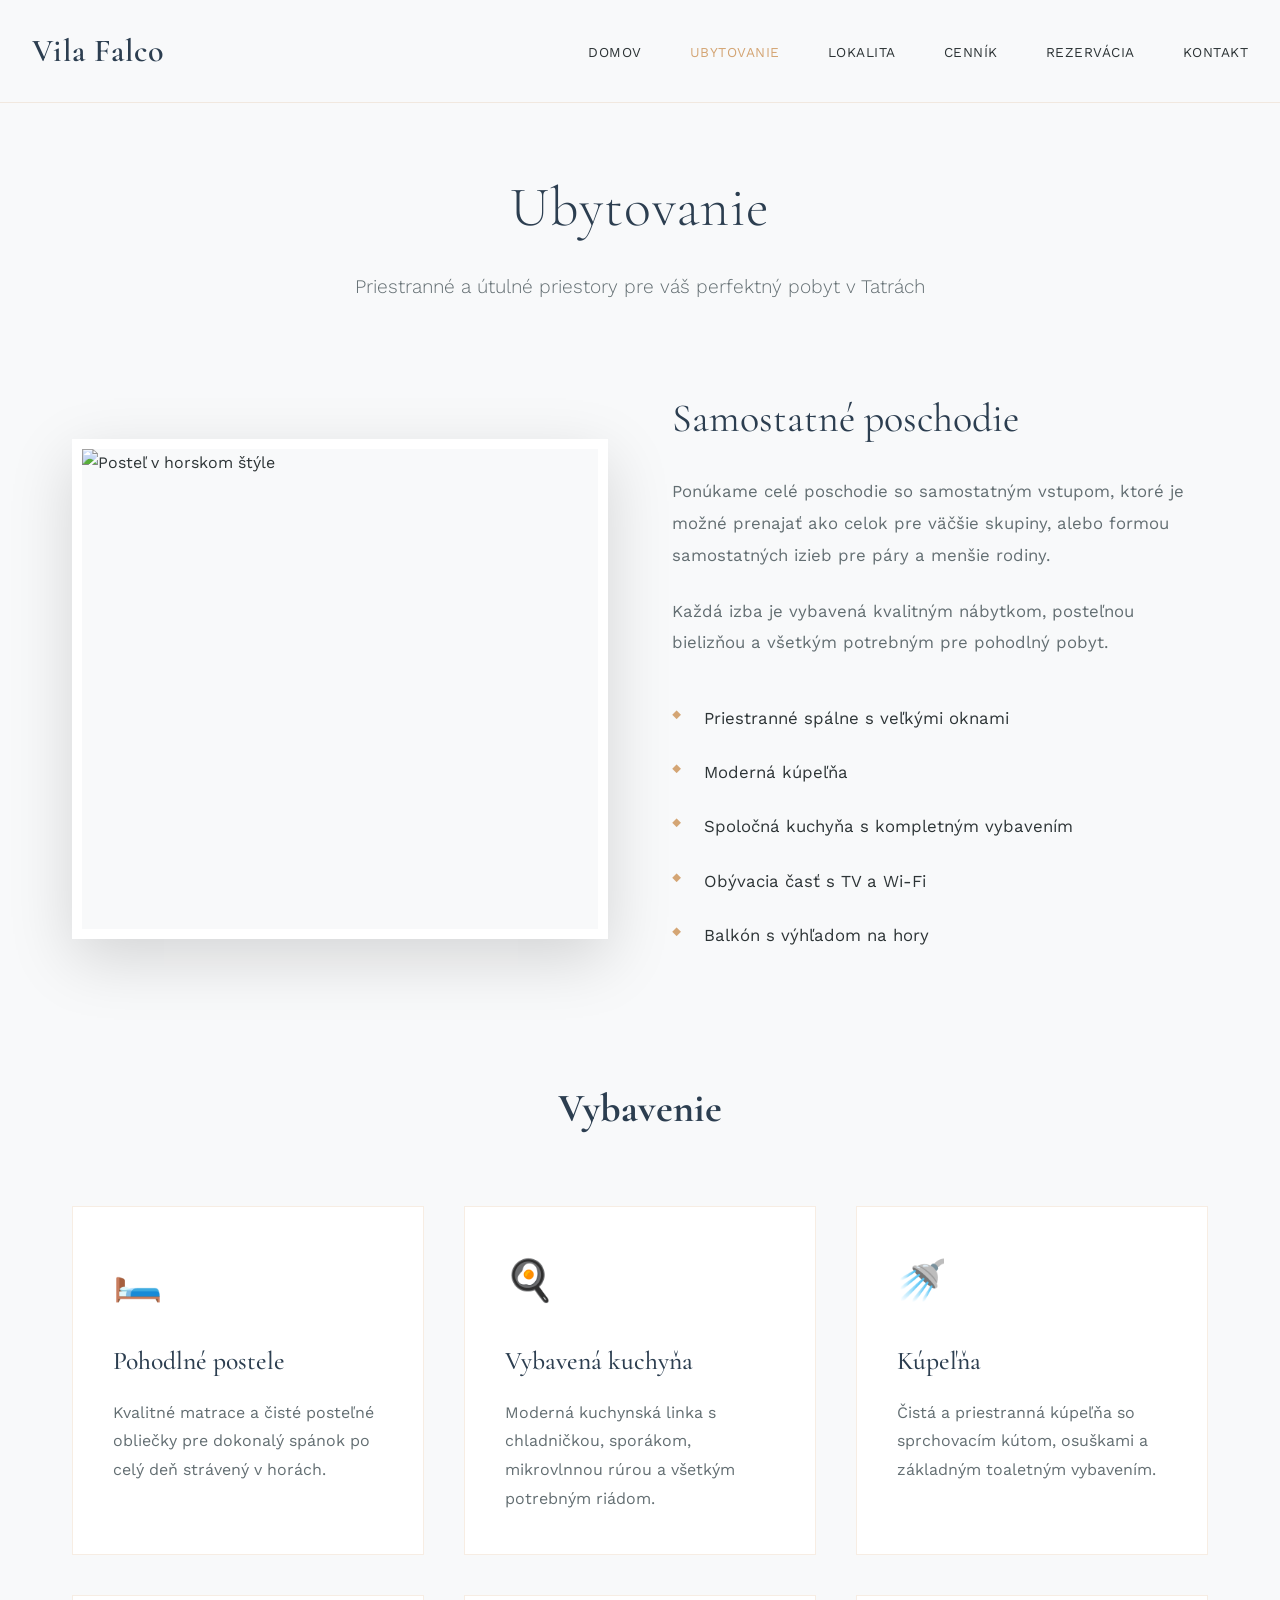
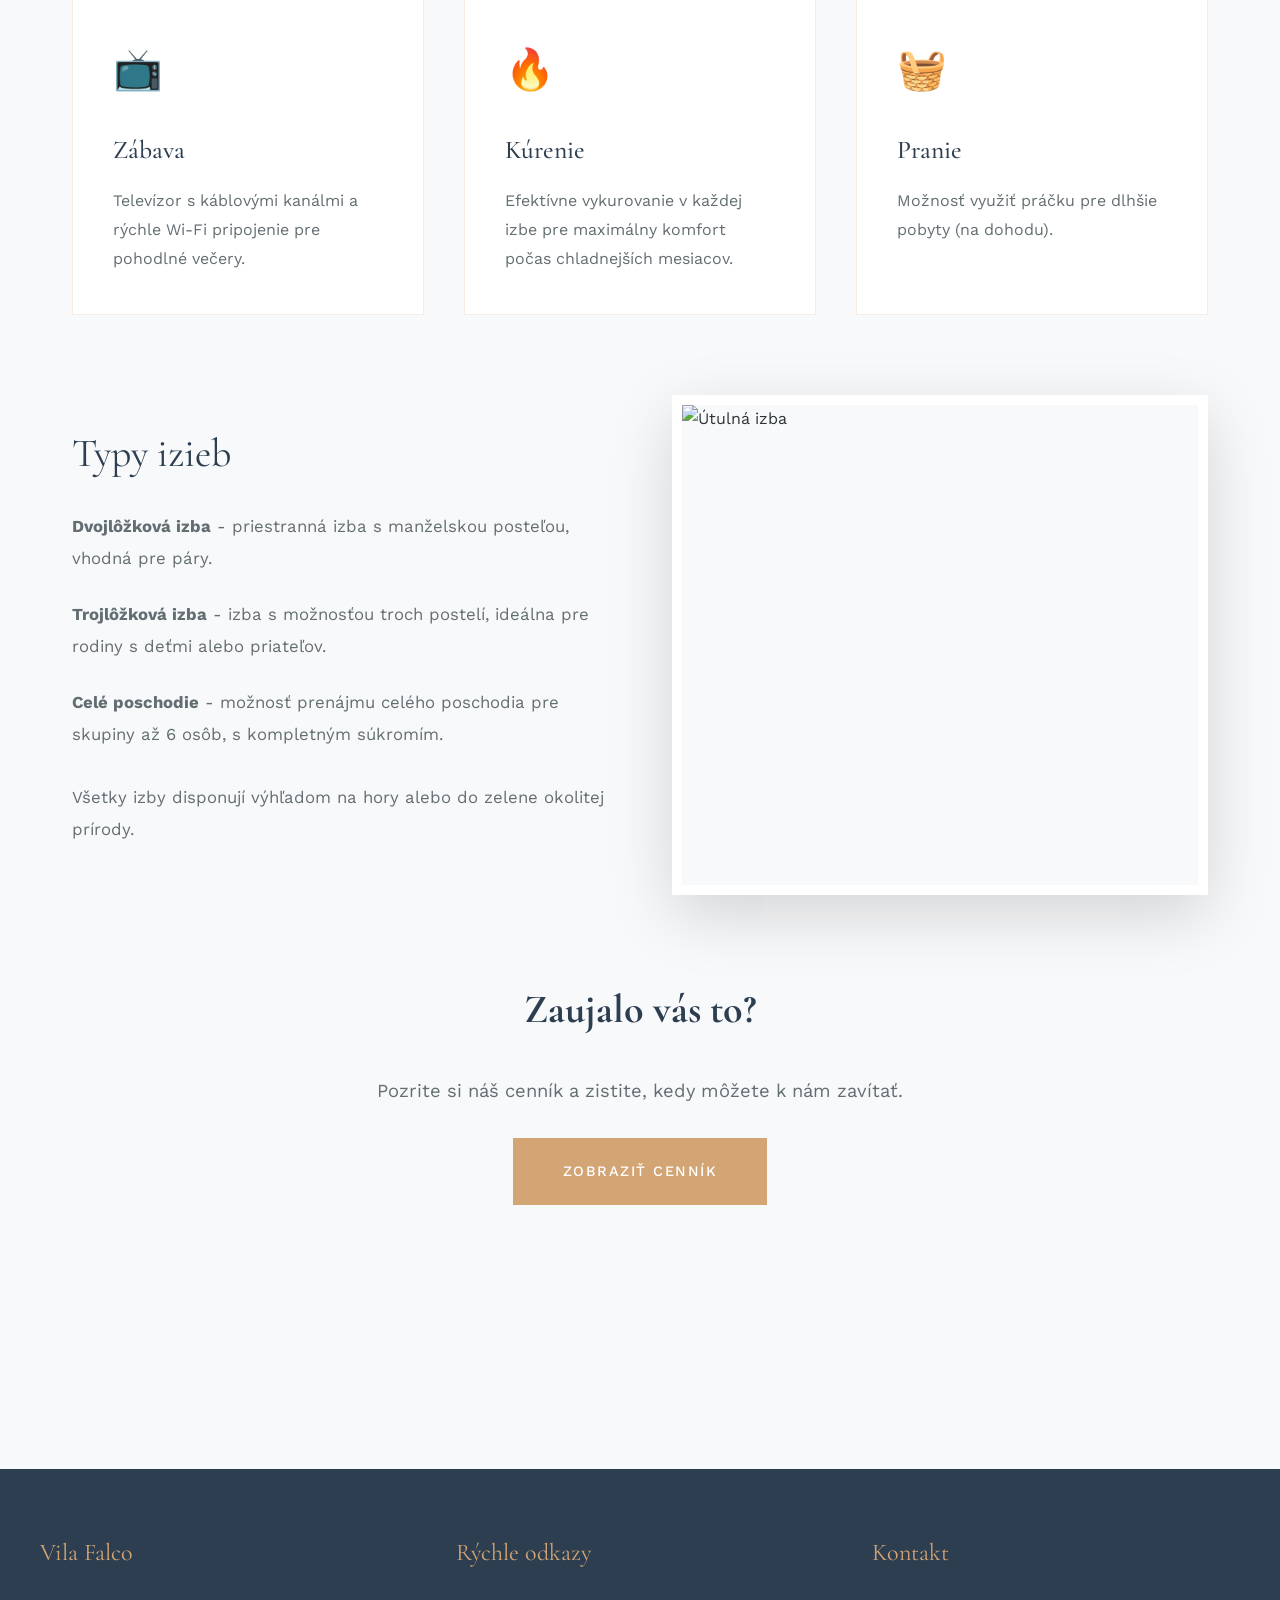
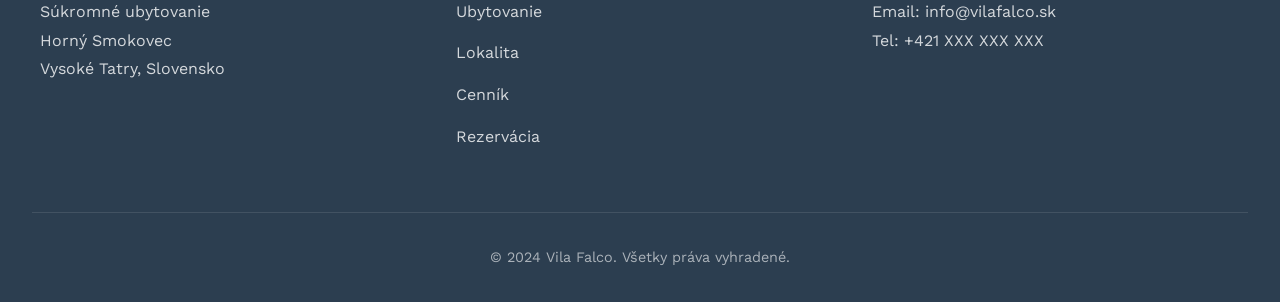
==== ubytovanie.html @ 4a30be4c "Add files via upload" ====
<!DOCTYPE html>
<html lang="sk">
<head>
    <meta charset="UTF-8">
    <meta name="viewport" content="width=device-width, initial-scale=1.0">
    <title>Ubytovanie - Vila Falco</title>
    <meta name="description" content="Priestranné izby s kompletným vybavením v srdci Vysokých Tatier.">
    <link rel="stylesheet" href="styles.css">
</head>
<body>
    <div class="nav-container">
        <nav>
            <a href="index.html" class="logo">Vila Falco</a>
            <ul class="nav-links">
                <li><a href="index.html">Domov</a></li>
                <li><a href="ubytovanie.html" class="active">Ubytovanie</a></li>
                <li><a href="lokalita.html">Lokalita</a></li>
                <li><a href="cennik.html">Cenník</a></li>
                <li><a href="rezervacia.html">Rezervácia</a></li>
                <li><a href="kontakt.html">Kontakt</a></li>
            </ul>
        </nav>
    </div>

    <main>
        <div class="container">
            <h1 class="page-title">Ubytovanie</h1>
            <p class="page-subtitle">Priestranné a útulné priestory pre váš perfektný pobyt v Tatrách</p>

            <div class="content-section">
                <img src="https://images.unsplash.com/photo-1631049307264-da0ec9d70304?q=80&w=800" alt="Posteľ v horskom štýle" class="content-image">
                <div class="content-text">
                    <h2>Samostatné poschodie</h2>
                    <p>Ponúkame celé poschodie so samostatným vstupom, ktoré je možné prenajať ako celok pre väčšie skupiny, alebo formou samostatných izieb pre páry a menšie rodiny.</p>
                    <p>Každá izba je vybavená kvalitným nábytkom, posteľnou bielizňou a všetkým potrebným pre pohodlný pobyt.</p>
                    <ul>
                        <li>Priestranné spálne s veľkými oknami</li>
                        <li>Moderná kúpeľňa</li>
                        <li>Spoločná kuchyňa s kompletným vybavením</li>
                        <li>Obývacia časť s TV a Wi-Fi</li>
                        <li>Balkón s výhľadom na hory</li>
                    </ul>
                </div>
            </div>

            <h2 style="font-family: var(--font-display); font-size: 2.5rem; text-align: center; margin: 5rem 0 3rem; color: var(--color-primary);">Vybavenie</h2>

            <div class="features">
                <div class="feature-card">
                    <div class="feature-icon">🛏️</div>
                    <h3>Pohodlné postele</h3>
                    <p>Kvalitné matrace a čisté posteľné obliečky pre dokonalý spánok po celý deň strávený v horách.</p>
                </div>
                
                <div class="feature-card">
                    <div class="feature-icon">🍳</div>
                    <h3>Vybavená kuchyňa</h3>
                    <p>Moderná kuchynská linka s chladničkou, sporákom, mikrovlnnou rúrou a všetkým potrebným riádom.</p>
                </div>
                
                <div class="feature-card">
                    <div class="feature-icon">🚿</div>
                    <h3>Kúpeľňa</h3>
                    <p>Čistá a priestranná kúpeľňa so sprchovacím kútom, osuškami a základným toaletným vybavením.</p>
                </div>
                
                <div class="feature-card">
                    <div class="feature-icon">📺</div>
                    <h3>Zábava</h3>
                    <p>Televízor s káblovými kanálmi a rýchle Wi-Fi pripojenie pre pohodlné večery.</p>
                </div>
                
                <div class="feature-card">
                    <div class="feature-icon">🔥</div>
                    <h3>Kúrenie</h3>
                    <p>Efektívne vykurovanie v každej izbe pre maximálny komfort počas chladnejších mesiacov.</p>
                </div>
                
                <div class="feature-card">
                    <div class="feature-icon">🧺</div>
                    <h3>Pranie</h3>
                    <p>Možnosť využiť práčku pre dlhšie pobyty (na dohodu).</p>
                </div>
            </div>

            <div class="content-section" style="margin-top: 5rem;">
                <div class="content-text">
                    <h2>Typy izieb</h2>
                    <p><strong>Dvojlôžková izba</strong> - priestranná izba s manželskou posteľou, vhodná pre páry.</p>
                    <p><strong>Trojlôžková izba</strong> - izba s možnosťou troch postelí, ideálna pre rodiny s deťmi alebo priateľov.</p>
                    <p><strong>Celé poschodie</strong> - možnosť prenájmu celého poschodia pre skupiny až 6 osôb, s kompletným súkromím.</p>
                    <p style="margin-top: 2rem;">Všetky izby disponují výhľadom na hory alebo do zelene okolitej prírody.</p>
                </div>
                <img src="https://images.unsplash.com/photo-1598928506311-c55ded91a20c?q=80&w=800" alt="Útulná izba" class="content-image">
            </div>

            <div style="text-align: center; margin: 5rem 0;">
                <h2 style="font-family: var(--font-display); font-size: 2.5rem; margin-bottom: 2rem; color: var(--color-primary);">Zaujalo vás to?</h2>
                <p style="font-size: 1.15rem; margin-bottom: 2rem; color: var(--color-text-light);">Pozrite si náš cenník a zistite, kedy môžete k nám zavítať.</p>
                <a href="cennik.html" class="cta-button">Zobraziť cenník</a>
            </div>
        </div>
    </main>

    <footer>
        <div class="footer-content">
            <div class="footer-section">
                <h3>Vila Falco</h3>
                <p>Súkromné ubytovanie<br>
                Horný Smokovec<br>
                Vysoké Tatry, Slovensko</p>
            </div>
            
            <div class="footer-section">
                <h3>Rýchle odkazy</h3>
                <a href="ubytovanie.html">Ubytovanie</a>
                <a href="lokalita.html">Lokalita</a>
                <a href="cennik.html">Cenník</a>
                <a href="rezervacia.html">Rezervácia</a>
            </div>
            
            <div class="footer-section">
                <h3>Kontakt</h3>
                <p>Email: info@vilafalco.sk<br>
                Tel: +421 XXX XXX XXX</p>
            </div>
        </div>
        
        <div class="footer-bottom">
            <p>&copy; 2024 Vila Falco. Všetky práva vyhradené.</p>
        </div>
    </footer>
</body>
</html>
---- styles.css ----
@import url('https://fonts.googleapis.com/css2?family=Cormorant+Garamond:wght@300;400;600;700&family=Work+Sans:wght@300;400;500;600&display=swap');

:root {
  --color-primary: #2c3e50;
  --color-accent: #d4a574;
  --color-mountain: #4a5f7a;
  --color-snow: #f8f9fa;
  --color-forest: #3d5a4c;
  --color-text: #2d3436;
  --color-text-light: #636e72;
  
  --font-display: 'Cormorant Garamond', serif;
  --font-body: 'Work Sans', sans-serif;
  
  --transition: all 0.4s cubic-bezier(0.4, 0, 0.2, 1);
}

* {
  margin: 0;
  padding: 0;
  box-sizing: border-box;
}

body {
  font-family: var(--font-body);
  color: var(--color-text);
  line-height: 1.7;
  background: var(--color-snow);
  overflow-x: hidden;
}

/* Navigation */
.nav-container {
  position: fixed;
  top: 0;
  left: 0;
  right: 0;
  background: rgba(248, 249, 250, 0.95);
  backdrop-filter: blur(10px);
  z-index: 1000;
  border-bottom: 1px solid rgba(212, 165, 116, 0.2);
  transition: var(--transition);
}

nav {
  max-width: 1400px;
  margin: 0 auto;
  padding: 1.5rem 2rem;
  display: flex;
  justify-content: space-between;
  align-items: center;
}

.logo {
  font-family: var(--font-display);
  font-size: 2rem;
  font-weight: 600;
  color: var(--color-primary);
  text-decoration: none;
  letter-spacing: 1px;
  position: relative;
}

.logo::after {
  content: '';
  position: absolute;
  bottom: -5px;
  left: 0;
  width: 0;
  height: 2px;
  background: var(--color-accent);
  transition: var(--transition);
}

.logo:hover::after {
  width: 100%;
}

.nav-links {
  display: flex;
  gap: 3rem;
  list-style: none;
}

.nav-links a {
  color: var(--color-text);
  text-decoration: none;
  font-weight: 400;
  font-size: 0.95rem;
  letter-spacing: 0.5px;
  position: relative;
  transition: var(--transition);
  text-transform: uppercase;
  font-size: 0.85rem;
}

.nav-links a::before {
  content: '';
  position: absolute;
  bottom: -5px;
  left: 0;
  width: 0;
  height: 1px;
  background: var(--color-accent);
  transition: var(--transition);
}

.nav-links a:hover {
  color: var(--color-accent);
}

.nav-links a:hover::before {
  width: 100%;
}

.nav-links a.active {
  color: var(--color-accent);
}

/* Hero Section */
.hero {
  height: 85vh;
  background: linear-gradient(135deg, rgba(44, 62, 80, 0.7), rgba(61, 90, 76, 0.6)), 
              url('https://images.unsplash.com/photo-1506905925346-21bda4d32df4?q=80&w=2000') center/cover;
  display: flex;
  align-items: center;
  justify-content: center;
  position: relative;
  margin-top: 80px;
  overflow: hidden;
}

.hero::before {
  content: '';
  position: absolute;
  inset: 0;
  background: repeating-linear-gradient(
    0deg,
    transparent,
    transparent 2px,
    rgba(255, 255, 255, 0.03) 2px,
    rgba(255, 255, 255, 0.03) 4px
  );
  pointer-events: none;
}

.hero-content {
  text-align: center;
  color: white;
  z-index: 2;
  max-width: 900px;
  padding: 0 2rem;
  animation: fadeInUp 1s ease-out;
}

.hero h1 {
  font-family: var(--font-display);
  font-size: 5rem;
  font-weight: 300;
  margin-bottom: 1rem;
  letter-spacing: 2px;
  text-shadow: 2px 4px 8px rgba(0, 0, 0, 0.3);
  line-height: 1.2;
}

.hero-subtitle {
  font-size: 1.3rem;
  font-weight: 300;
  letter-spacing: 3px;
  text-transform: uppercase;
  color: var(--color-accent);
  margin-bottom: 2rem;
  text-shadow: 1px 2px 4px rgba(0, 0, 0, 0.3);
}

.hero p {
  font-size: 1.2rem;
  margin-bottom: 2.5rem;
  line-height: 1.8;
  max-width: 600px;
  margin-left: auto;
  margin-right: auto;
  font-weight: 300;
}

.cta-button {
  display: inline-block;
  padding: 1.2rem 3rem;
  background: var(--color-accent);
  color: white;
  text-decoration: none;
  font-weight: 500;
  letter-spacing: 1.5px;
  text-transform: uppercase;
  font-size: 0.9rem;
  transition: var(--transition);
  border: 2px solid var(--color-accent);
  position: relative;
  overflow: hidden;
}

.cta-button::before {
  content: '';
  position: absolute;
  top: 50%;
  left: 50%;
  width: 0;
  height: 0;
  border-radius: 50%;
  background: rgba(255, 255, 255, 0.2);
  transform: translate(-50%, -50%);
  transition: width 0.6s, height 0.6s;
}

.cta-button:hover::before {
  width: 300px;
  height: 300px;
}

.cta-button:hover {
  transform: translateY(-2px);
  box-shadow: 0 10px 25px rgba(212, 165, 116, 0.3);
}

/* Main Content */
main {
  margin-top: 80px;
}

.container {
  max-width: 1200px;
  margin: 0 auto;
  padding: 5rem 2rem;
}

.page-title {
  font-family: var(--font-display);
  font-size: 3.5rem;
  font-weight: 300;
  color: var(--color-primary);
  margin-bottom: 1rem;
  text-align: center;
  letter-spacing: 1px;
}

.page-subtitle {
  text-align: center;
  font-size: 1.2rem;
  color: var(--color-text-light);
  margin-bottom: 4rem;
  font-weight: 300;
}

/* Feature Grid */
.features {
  display: grid;
  grid-template-columns: repeat(auto-fit, minmax(280px, 1fr));
  gap: 2.5rem;
  margin: 4rem 0;
}

.feature-card {
  padding: 2.5rem;
  background: white;
  border: 1px solid rgba(212, 165, 116, 0.2);
  transition: var(--transition);
  position: relative;
  overflow: hidden;
}

.feature-card::before {
  content: '';
  position: absolute;
  top: 0;
  left: 0;
  width: 100%;
  height: 3px;
  background: var(--color-accent);
  transform: scaleX(0);
  transform-origin: left;
  transition: var(--transition);
}

.feature-card:hover::before {
  transform: scaleX(1);
}

.feature-card:hover {
  transform: translateY(-5px);
  box-shadow: 0 15px 40px rgba(0, 0, 0, 0.1);
}

.feature-icon {
  font-size: 2.5rem;
  margin-bottom: 1.5rem;
  color: var(--color-accent);
}

.feature-card h3 {
  font-family: var(--font-display);
  font-size: 1.6rem;
  margin-bottom: 1rem;
  color: var(--color-primary);
  font-weight: 500;
}

.feature-card p {
  color: var(--color-text-light);
  line-height: 1.8;
}

/* Content Section */
.content-section {
  margin: 5rem 0;
  display: grid;
  grid-template-columns: 1fr 1fr;
  gap: 4rem;
  align-items: center;
}

.content-image {
  width: 100%;
  height: 500px;
  object-fit: cover;
  border: 10px solid white;
  box-shadow: 0 20px 60px rgba(0, 0, 0, 0.15);
  transition: var(--transition);
}

.content-image:hover {
  transform: scale(1.02);
  box-shadow: 0 25px 80px rgba(0, 0, 0, 0.2);
}

.content-text h2 {
  font-family: var(--font-display);
  font-size: 2.5rem;
  color: var(--color-primary);
  margin-bottom: 1.5rem;
  font-weight: 400;
}

.content-text p {
  color: var(--color-text-light);
  margin-bottom: 1.5rem;
  line-height: 1.9;
  font-size: 1.05rem;
}

.content-text ul {
  list-style: none;
  margin: 2rem 0;
}

.content-text li {
  padding: 0.8rem 0;
  padding-left: 2rem;
  position: relative;
  color: var(--color-text);
  font-size: 1.05rem;
}

.content-text li::before {
  content: '◆';
  position: absolute;
  left: 0;
  color: var(--color-accent);
  font-size: 0.8rem;
}

/* Footer */
footer {
  background: var(--color-primary);
  color: white;
  padding: 4rem 2rem 2rem;
  margin-top: 6rem;
}

.footer-content {
  max-width: 1200px;
  margin: 0 auto;
  display: grid;
  grid-template-columns: repeat(auto-fit, minmax(250px, 1fr));
  gap: 3rem;
  margin-bottom: 3rem;
}

.footer-section h3 {
  font-family: var(--font-display);
  font-size: 1.5rem;
  margin-bottom: 1.5rem;
  color: var(--color-accent);
  font-weight: 400;
}

.footer-section p,
.footer-section a {
  color: rgba(255, 255, 255, 0.8);
  text-decoration: none;
  display: block;
  margin-bottom: 0.8rem;
  transition: var(--transition);
  line-height: 1.8;
}

.footer-section a:hover {
  color: var(--color-accent);
  padding-left: 5px;
}

.footer-bottom {
  text-align: center;
  padding-top: 2rem;
  border-top: 1px solid rgba(255, 255, 255, 0.1);
  color: rgba(255, 255, 255, 0.6);
  font-size: 0.9rem;
}

/* Animations */
@keyframes fadeInUp {
  from {
    opacity: 0;
    transform: translateY(30px);
  }
  to {
    opacity: 1;
    transform: translateY(0);
  }
}

.fade-in {
  animation: fadeInUp 0.8s ease-out;
}

/* Contact Form */
.contact-form {
  max-width: 700px;
  margin: 3rem auto;
  padding: 3rem;
  background: white;
  border: 1px solid rgba(212, 165, 116, 0.2);
  box-shadow: 0 10px 40px rgba(0, 0, 0, 0.05);
}

.form-group {
  margin-bottom: 2rem;
}

.form-group label {
  display: block;
  margin-bottom: 0.8rem;
  color: var(--color-primary);
  font-weight: 500;
  letter-spacing: 0.5px;
  text-transform: uppercase;
  font-size: 0.85rem;
}

.form-group input,
.form-group textarea,
.form-group select {
  width: 100%;
  padding: 1rem;
  border: 1px solid #ddd;
  font-family: var(--font-body);
  font-size: 1rem;
  transition: var(--transition);
  background: var(--color-snow);
}

.form-group input:focus,
.form-group textarea:focus,
.form-group select:focus {
  outline: none;
  border-color: var(--color-accent);
  background: white;
}

.form-group textarea {
  resize: vertical;
  min-height: 150px;
}

.submit-btn {
  width: 100%;
  padding: 1.2rem;
  background: var(--color-accent);
  color: white;
  border: none;
  font-family: var(--font-body);
  font-size: 1rem;
  font-weight: 500;
  letter-spacing: 1.5px;
  text-transform: uppercase;
  cursor: pointer;
  transition: var(--transition);
}

.submit-btn:hover {
  background: var(--color-primary);
  transform: translateY(-2px);
  box-shadow: 0 10px 25px rgba(0, 0, 0, 0.15);
}

/* Pricing Table */
.pricing-grid {
  display: grid;
  grid-template-columns: repeat(auto-fit, minmax(300px, 1fr));
  gap: 2rem;
  margin: 3rem 0;
}

.pricing-card {
  background: white;
  padding: 3rem 2rem;
  border: 1px solid rgba(212, 165, 116, 0.2);
  text-align: center;
  transition: var(--transition);
  position: relative;
  overflow: hidden;
}

.pricing-card::before {
  content: '';
  position: absolute;
  top: 0;
  left: 0;
  right: 0;
  height: 5px;
  background: linear-gradient(90deg, var(--color-accent), var(--color-mountain));
  transform: scaleX(0);
  transition: var(--transition);
}

.pricing-card:hover::before {
  transform: scaleX(1);
}

.pricing-card:hover {
  transform: translateY(-10px);
  box-shadow: 0 20px 60px rgba(0, 0, 0, 0.1);
}

.pricing-card h3 {
  font-family: var(--font-display);
  font-size: 1.8rem;
  color: var(--color-primary);
  margin-bottom: 1rem;
  font-weight: 500;
}

.price {
  font-family: var(--font-display);
  font-size: 3rem;
  color: var(--color-accent);
  margin: 1.5rem 0;
  font-weight: 600;
}

.price-period {
  font-size: 1rem;
  color: var(--color-text-light);
  font-weight: 300;
}

.pricing-features {
  list-style: none;
  margin: 2rem 0;
  text-align: left;
}

.pricing-features li {
  padding: 0.8rem 0;
  border-bottom: 1px solid rgba(212, 165, 116, 0.1);
  color: var(--color-text);
}

/* Responsive */
@media (max-width: 968px) {
  .nav-links {
    gap: 1.5rem;
  }
  
  .hero h1 {
    font-size: 3.5rem;
  }
  
  .content-section {
    grid-template-columns: 1fr;
    gap: 2rem;
  }
  
  .page-title {
    font-size: 2.5rem;
  }
}

@media (max-width: 640px) {
  nav {
    flex-direction: column;
    gap: 1.5rem;
  }
  
  .nav-links {
    flex-wrap: wrap;
    justify-content: center;
    gap: 1rem;
  }
  
  .hero h1 {
    font-size: 2.5rem;
  }
  
  .hero p {
    font-size: 1rem;
  }
  
  .contact-form {
    padding: 2rem 1.5rem;
  }
}
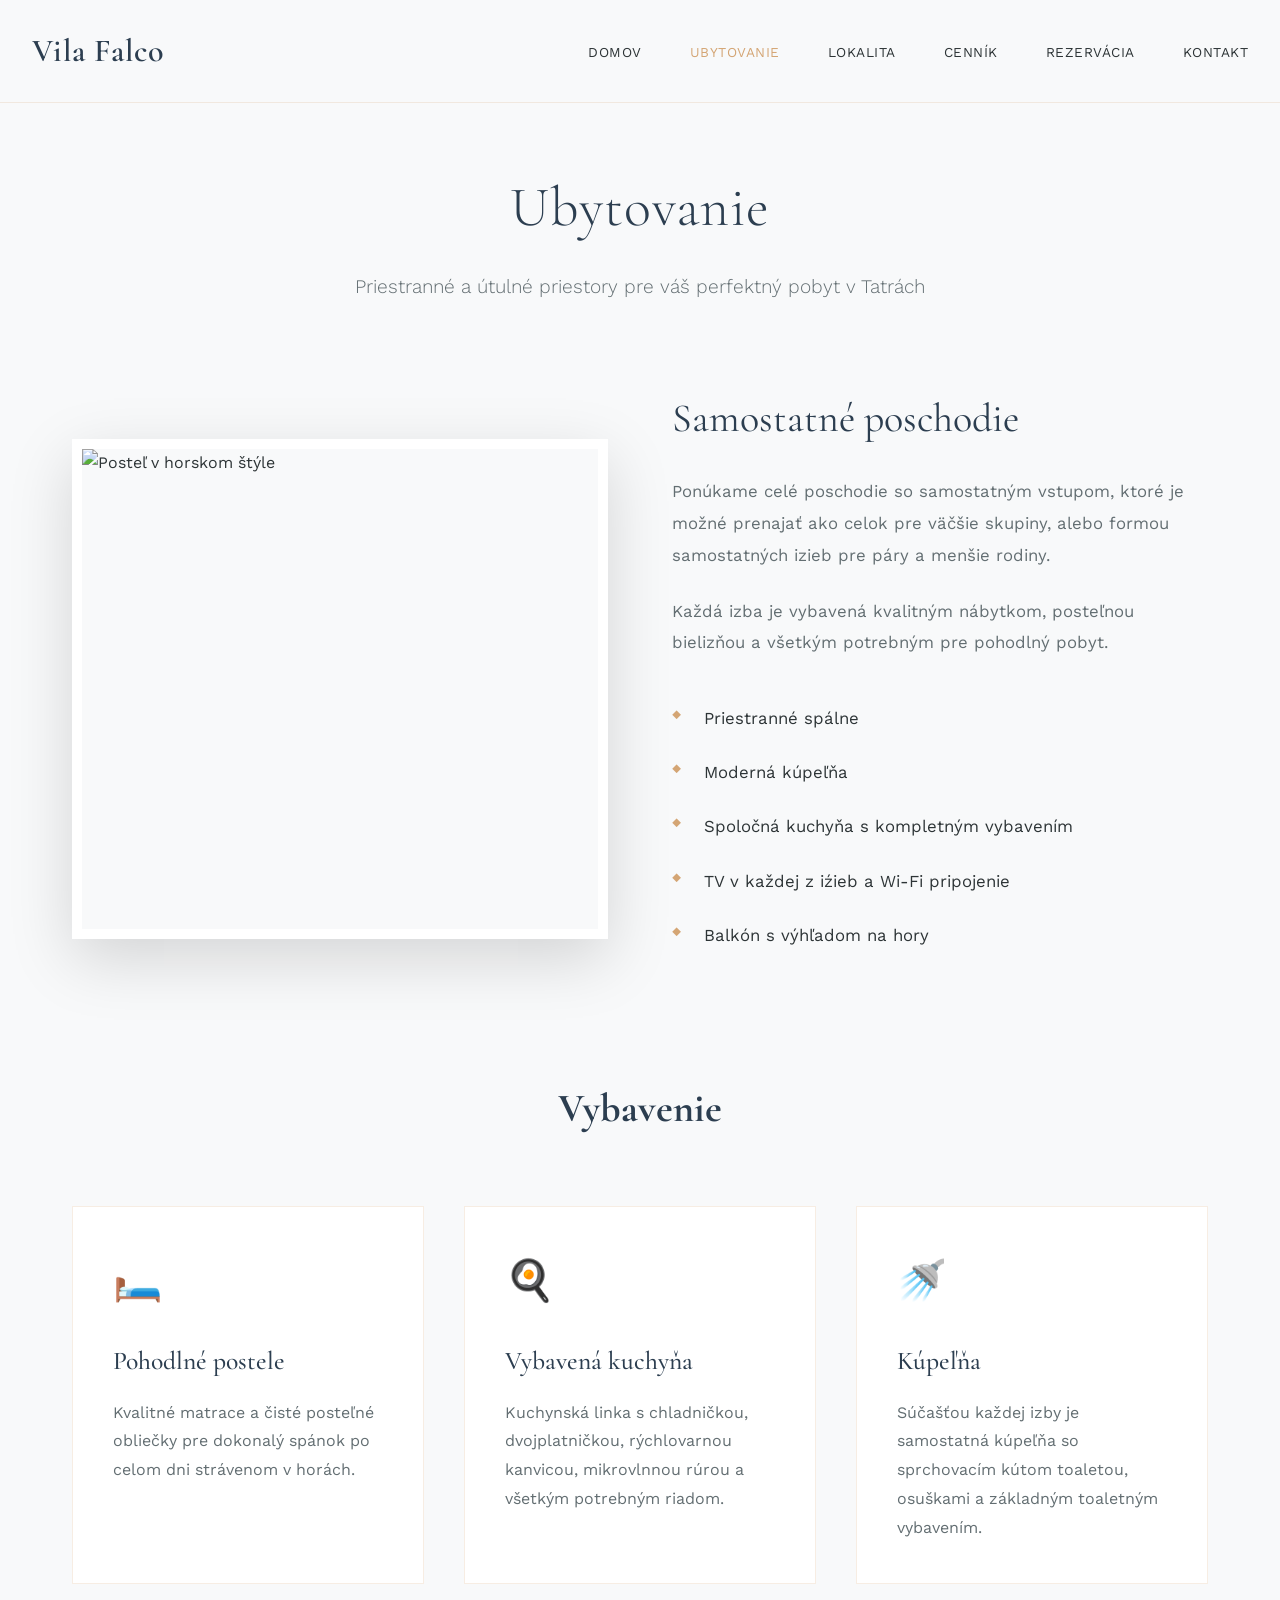
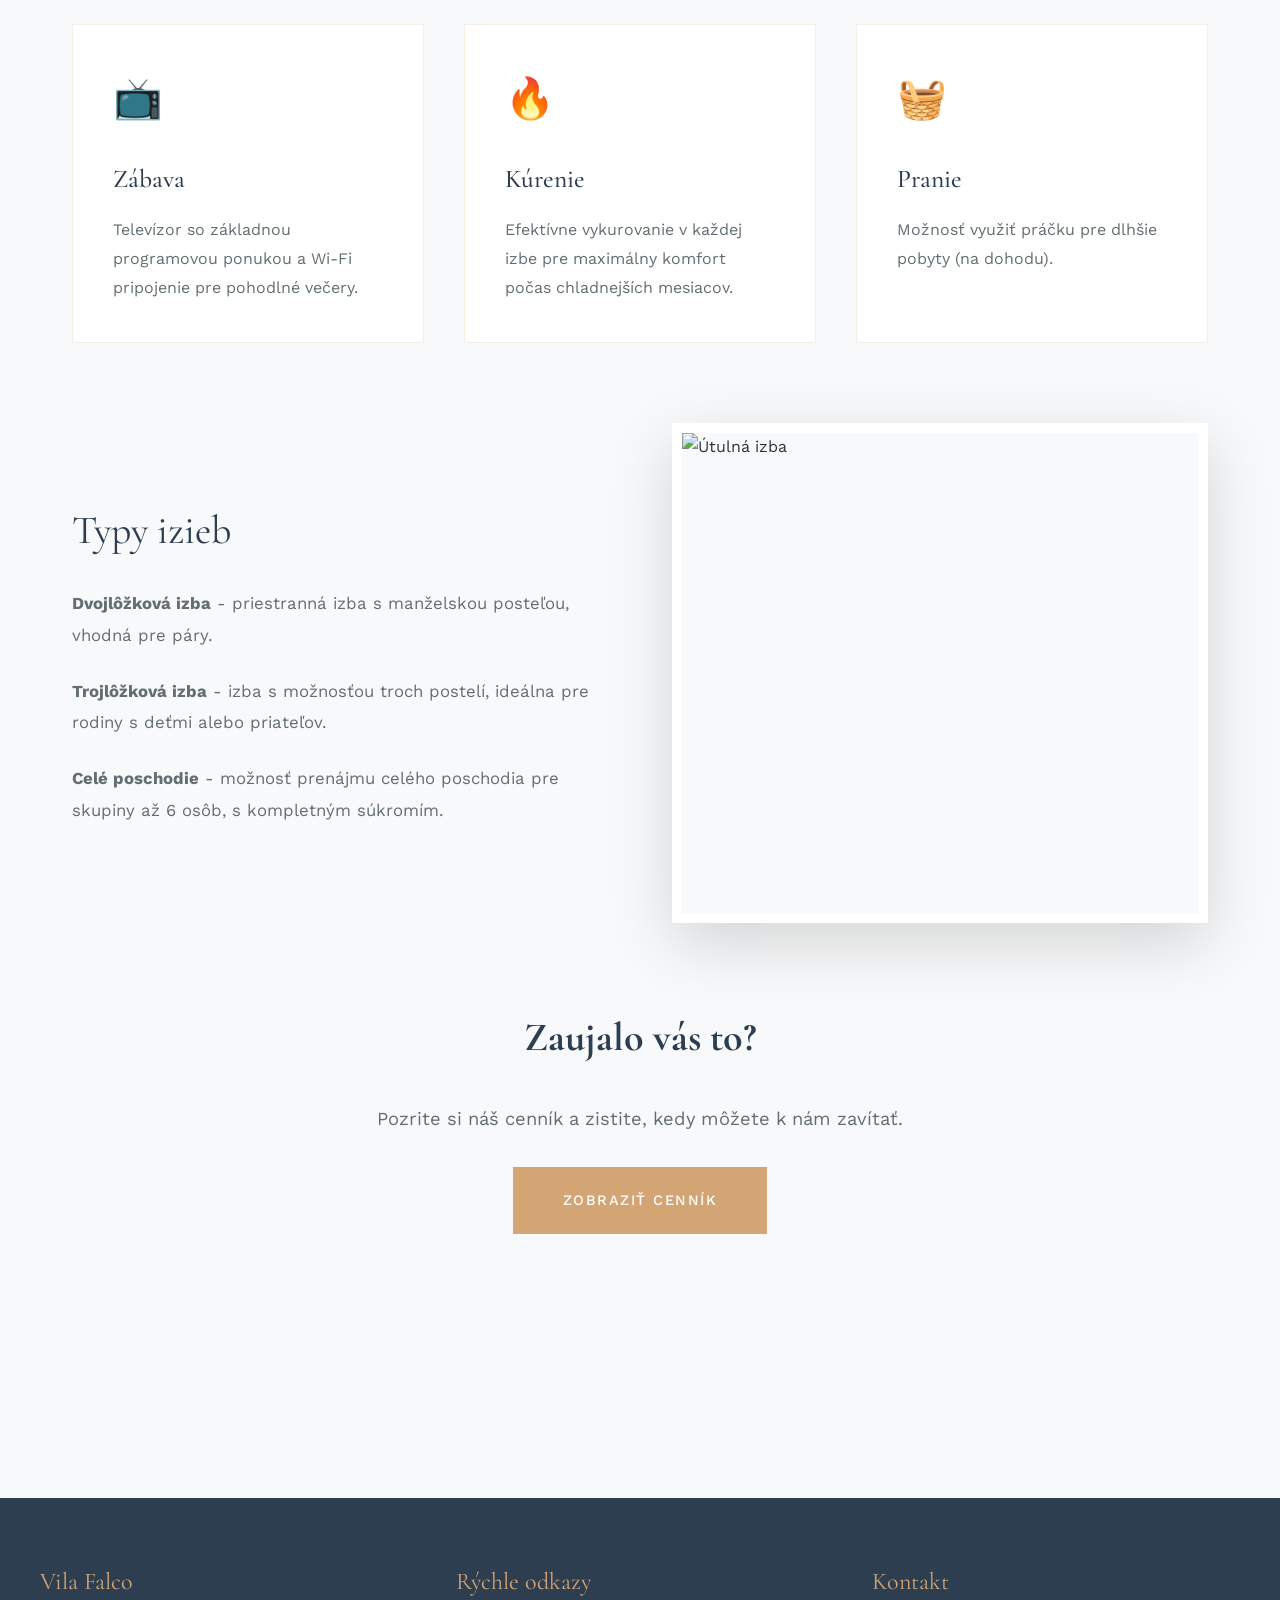
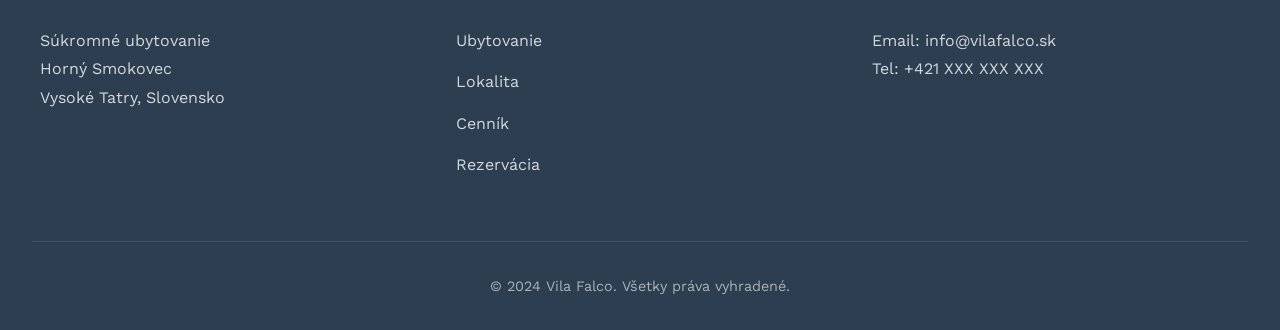
==== commit f71f83a5: "Ubytovanie.html" ====
--- a/ubytovanie.html
+++ b/ubytovanie.html
@@ -34,10 +34,10 @@
                     <p>Ponúkame celé poschodie so samostatným vstupom, ktoré je možné prenajať ako celok pre väčšie skupiny, alebo formou samostatných izieb pre páry a menšie rodiny.</p>
                     <p>Každá izba je vybavená kvalitným nábytkom, posteľnou bielizňou a všetkým potrebným pre pohodlný pobyt.</p>
                     <ul>
-                        <li>Priestranné spálne s veľkými oknami</li>
+                        <li>Priestranné spálne</li>
                         <li>Moderná kúpeľňa</li>
                         <li>Spoločná kuchyňa s kompletným vybavením</li>
-                        <li>Obývacia časť s TV a Wi-Fi</li>
+                        <li>TV v každej z iźieb a Wi-Fi pripojenie</li>
                         <li>Balkón s výhľadom na hory</li>
                     </ul>
                 </div>
@@ -49,25 +49,25 @@
                 <div class="feature-card">
                     <div class="feature-icon">🛏️</div>
                     <h3>Pohodlné postele</h3>
-                    <p>Kvalitné matrace a čisté posteľné obliečky pre dokonalý spánok po celý deň strávený v horách.</p>
+                    <p>Kvalitné matrace a čisté posteľné obliečky pre dokonalý spánok po celom dni strávenom v horách.</p>
                 </div>
                 
                 <div class="feature-card">
                     <div class="feature-icon">🍳</div>
                     <h3>Vybavená kuchyňa</h3>
-                    <p>Moderná kuchynská linka s chladničkou, sporákom, mikrovlnnou rúrou a všetkým potrebným riádom.</p>
+                    <p>Kuchynská linka s chladničkou, dvojplatničkou, rýchlovarnou kanvicou, mikrovlnnou rúrou a všetkým potrebným riadom.</p>
                 </div>
                 
                 <div class="feature-card">
                     <div class="feature-icon">🚿</div>
                     <h3>Kúpeľňa</h3>
-                    <p>Čistá a priestranná kúpeľňa so sprchovacím kútom, osuškami a základným toaletným vybavením.</p>
+                    <p>Súčašťou každej izby je samostatná kúpeľňa so sprchovacím kútom toaletou, osuškami a základným toaletným vybavením.</p>
                 </div>
                 
                 <div class="feature-card">
                     <div class="feature-icon">📺</div>
                     <h3>Zábava</h3>
-                    <p>Televízor s káblovými kanálmi a rýchle Wi-Fi pripojenie pre pohodlné večery.</p>
+                    <p>Televízor so základnou programovou ponukou a Wi-Fi pripojenie pre pohodlné večery.</p>
                 </div>
                 
                 <div class="feature-card">
@@ -89,7 +89,6 @@
                     <p><strong>Dvojlôžková izba</strong> - priestranná izba s manželskou posteľou, vhodná pre páry.</p>
                     <p><strong>Trojlôžková izba</strong> - izba s možnosťou troch postelí, ideálna pre rodiny s deťmi alebo priateľov.</p>
                     <p><strong>Celé poschodie</strong> - možnosť prenájmu celého poschodia pre skupiny až 6 osôb, s kompletným súkromím.</p>
-                    <p style="margin-top: 2rem;">Všetky izby disponují výhľadom na hory alebo do zelene okolitej prírody.</p>
                 </div>
                 <img src="https://images.unsplash.com/photo-1598928506311-c55ded91a20c?q=80&w=800" alt="Útulná izba" class="content-image">
             </div>
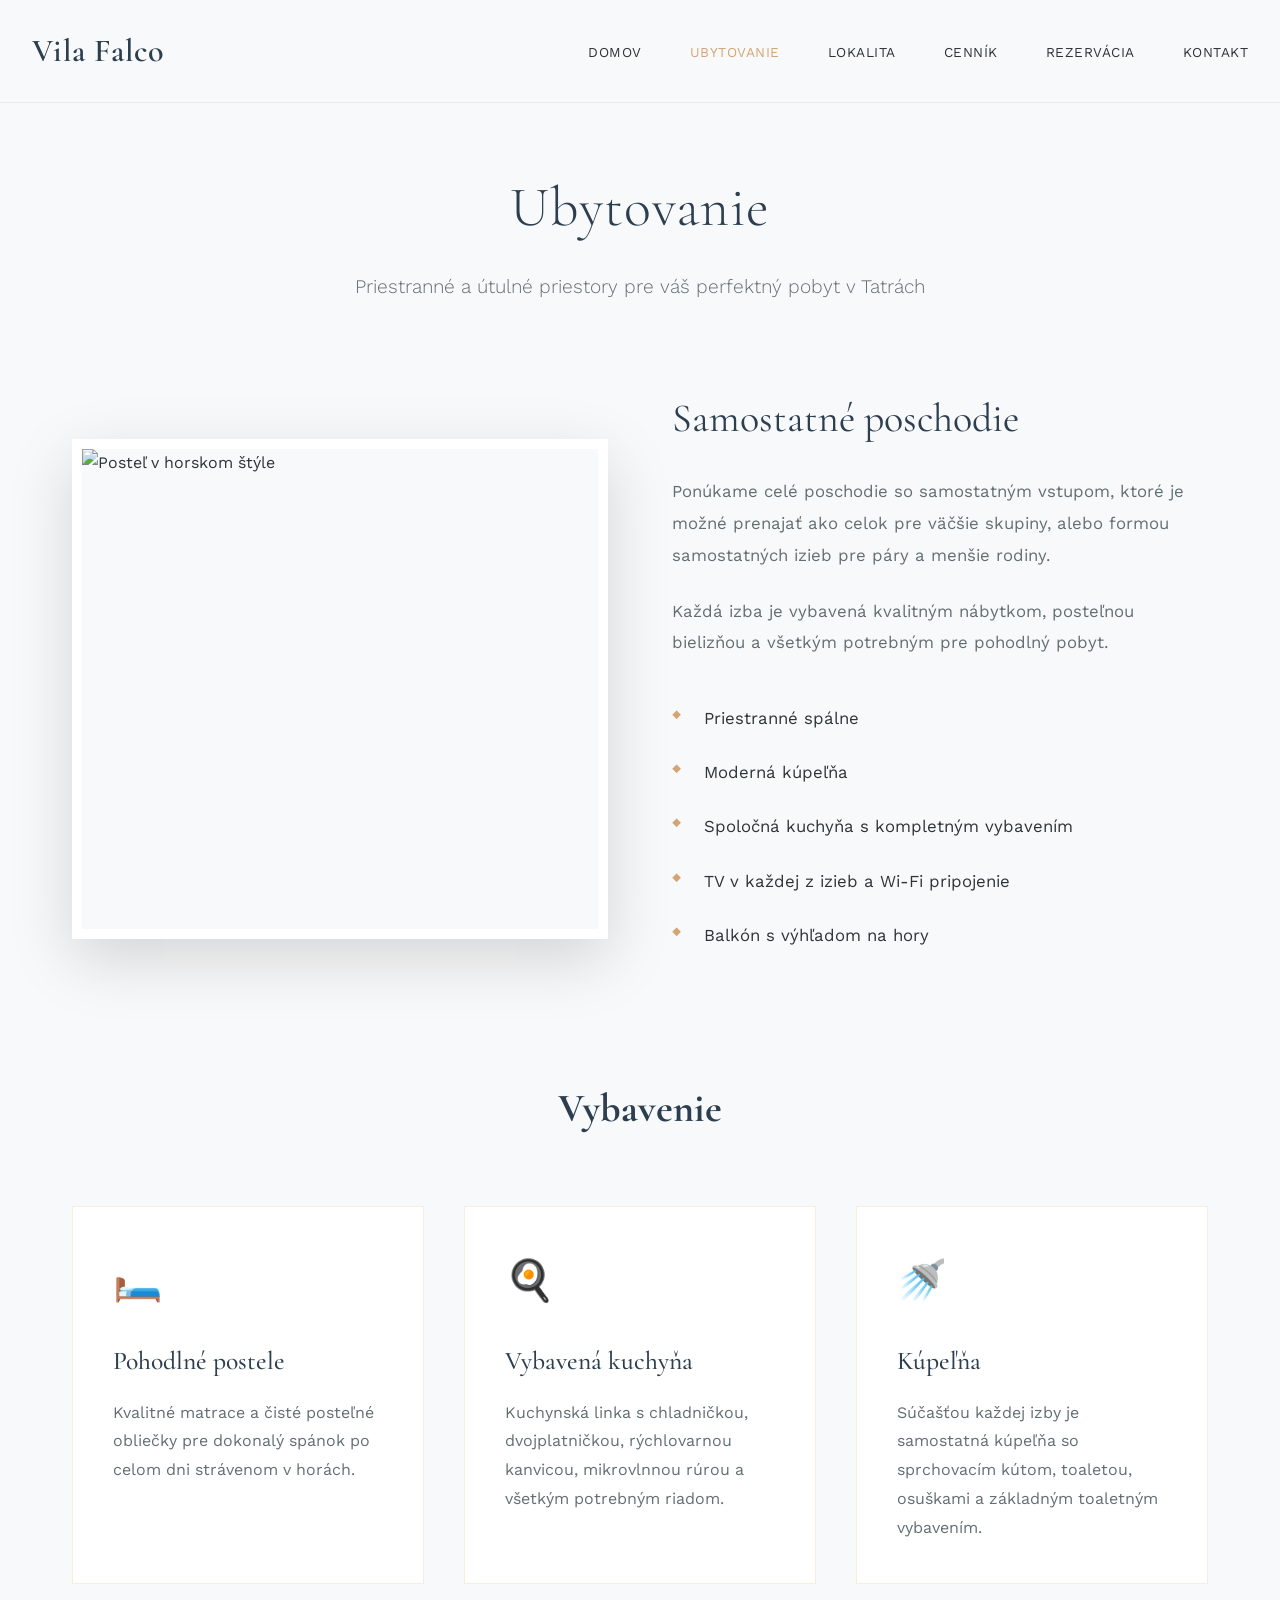
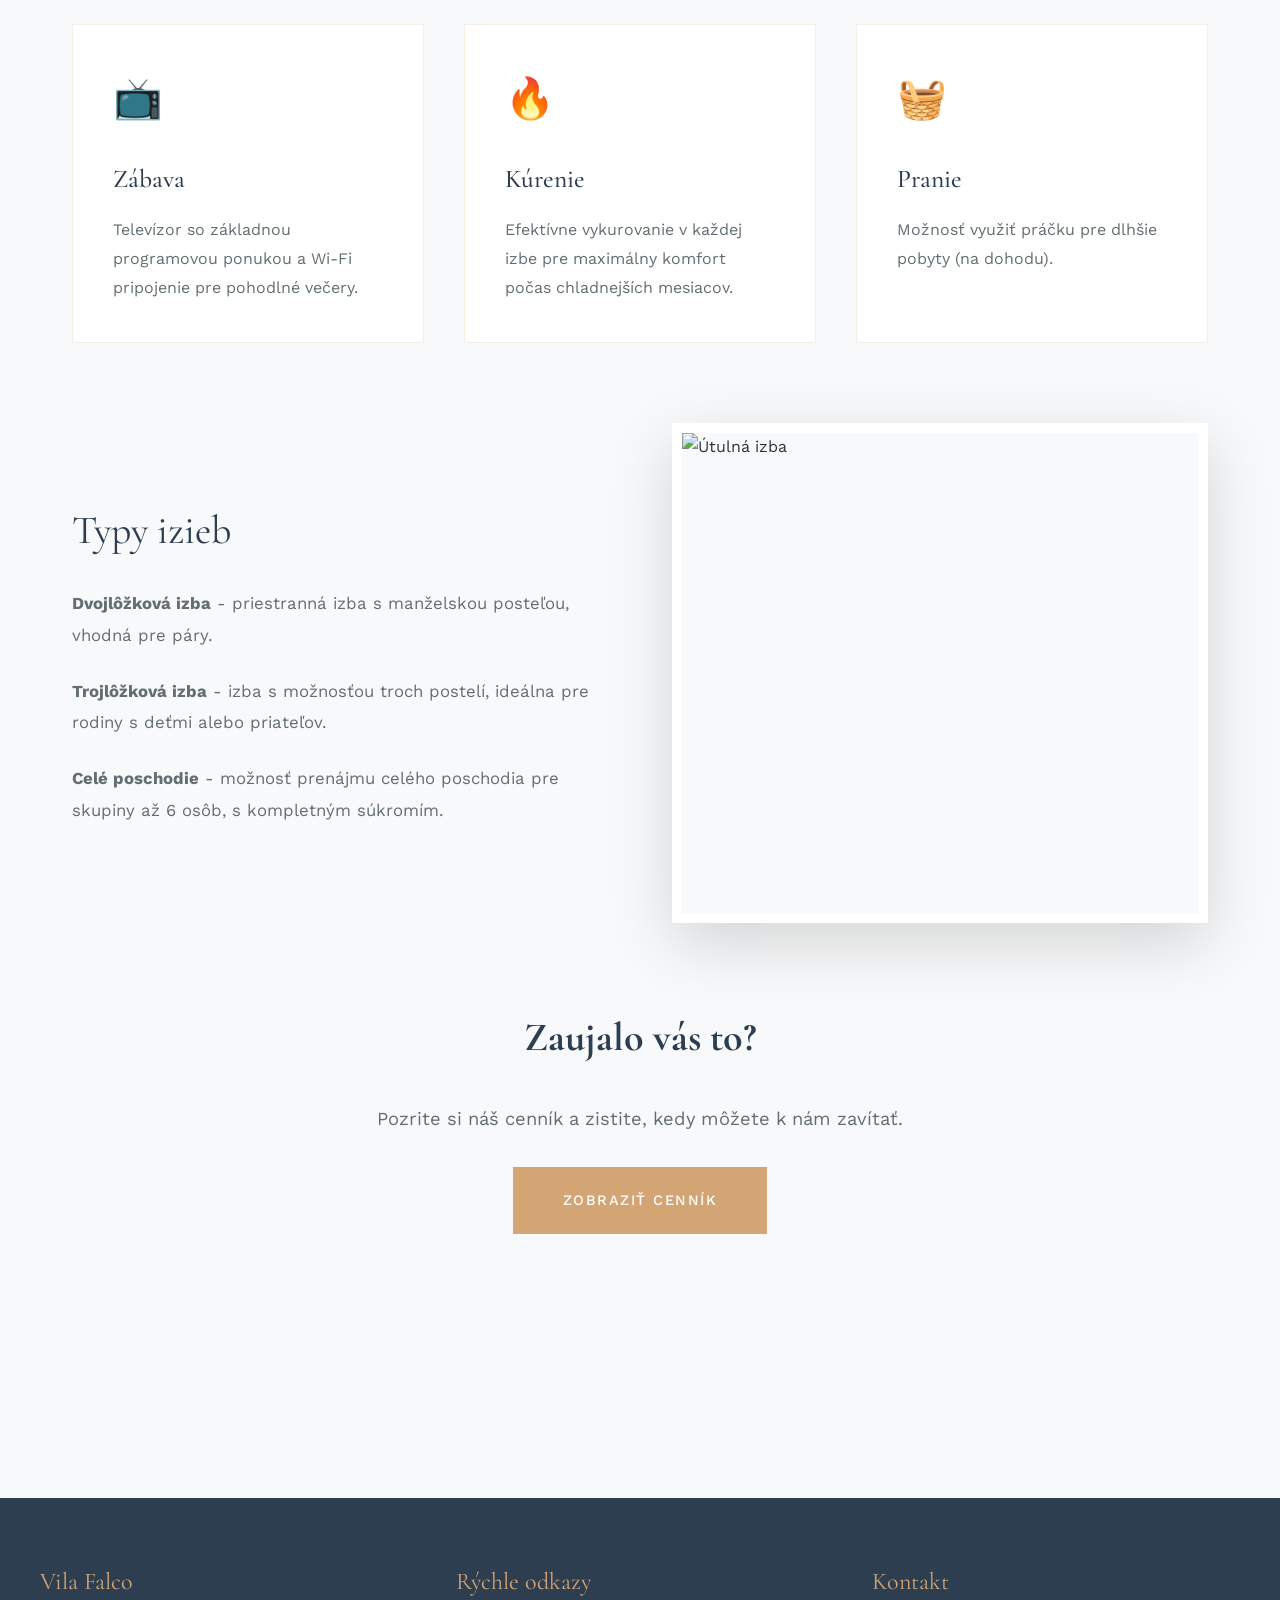
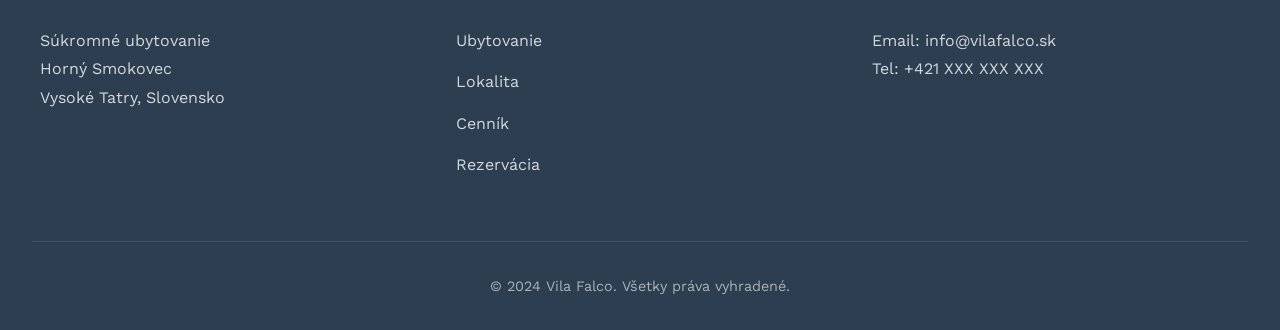
==== commit 483a5696: "Ubytovanie.html" ====
--- a/ubytovanie.html
+++ b/ubytovanie.html
@@ -37,7 +37,7 @@
                         <li>Priestranné spálne</li>
                         <li>Moderná kúpeľňa</li>
                         <li>Spoločná kuchyňa s kompletným vybavením</li>
-                        <li>TV v každej z iźieb a Wi-Fi pripojenie</li>
+                        <li>TV v každej z izieb a Wi-Fi pripojenie</li>
                         <li>Balkón s výhľadom na hory</li>
                     </ul>
                 </div>
@@ -61,7 +61,7 @@
                 <div class="feature-card">
                     <div class="feature-icon">🚿</div>
                     <h3>Kúpeľňa</h3>
-                    <p>Súčašťou každej izby je samostatná kúpeľňa so sprchovacím kútom toaletou, osuškami a základným toaletným vybavením.</p>
+                    <p>Súčašťou každej izby je samostatná kúpeľňa so sprchovacím kútom, toaletou, osuškami a základným toaletným vybavením.</p>
                 </div>
                 
                 <div class="feature-card">
